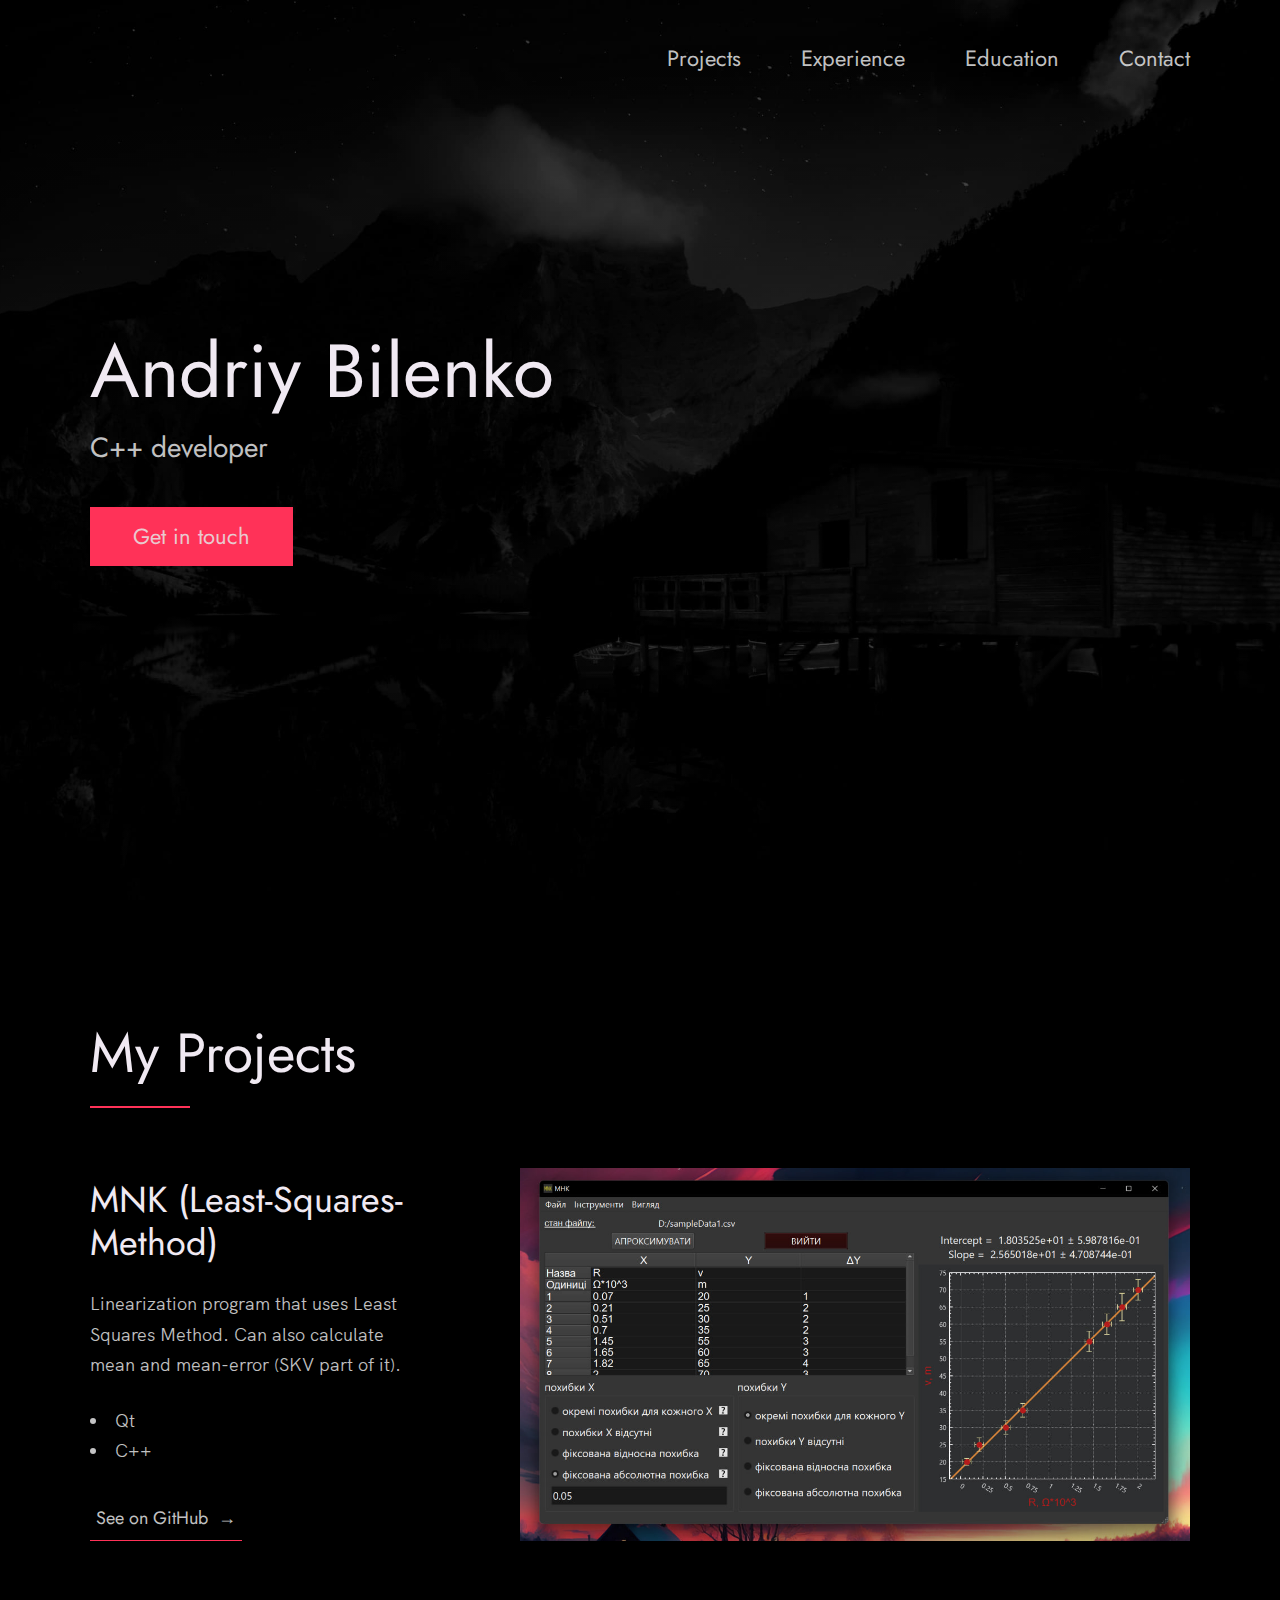
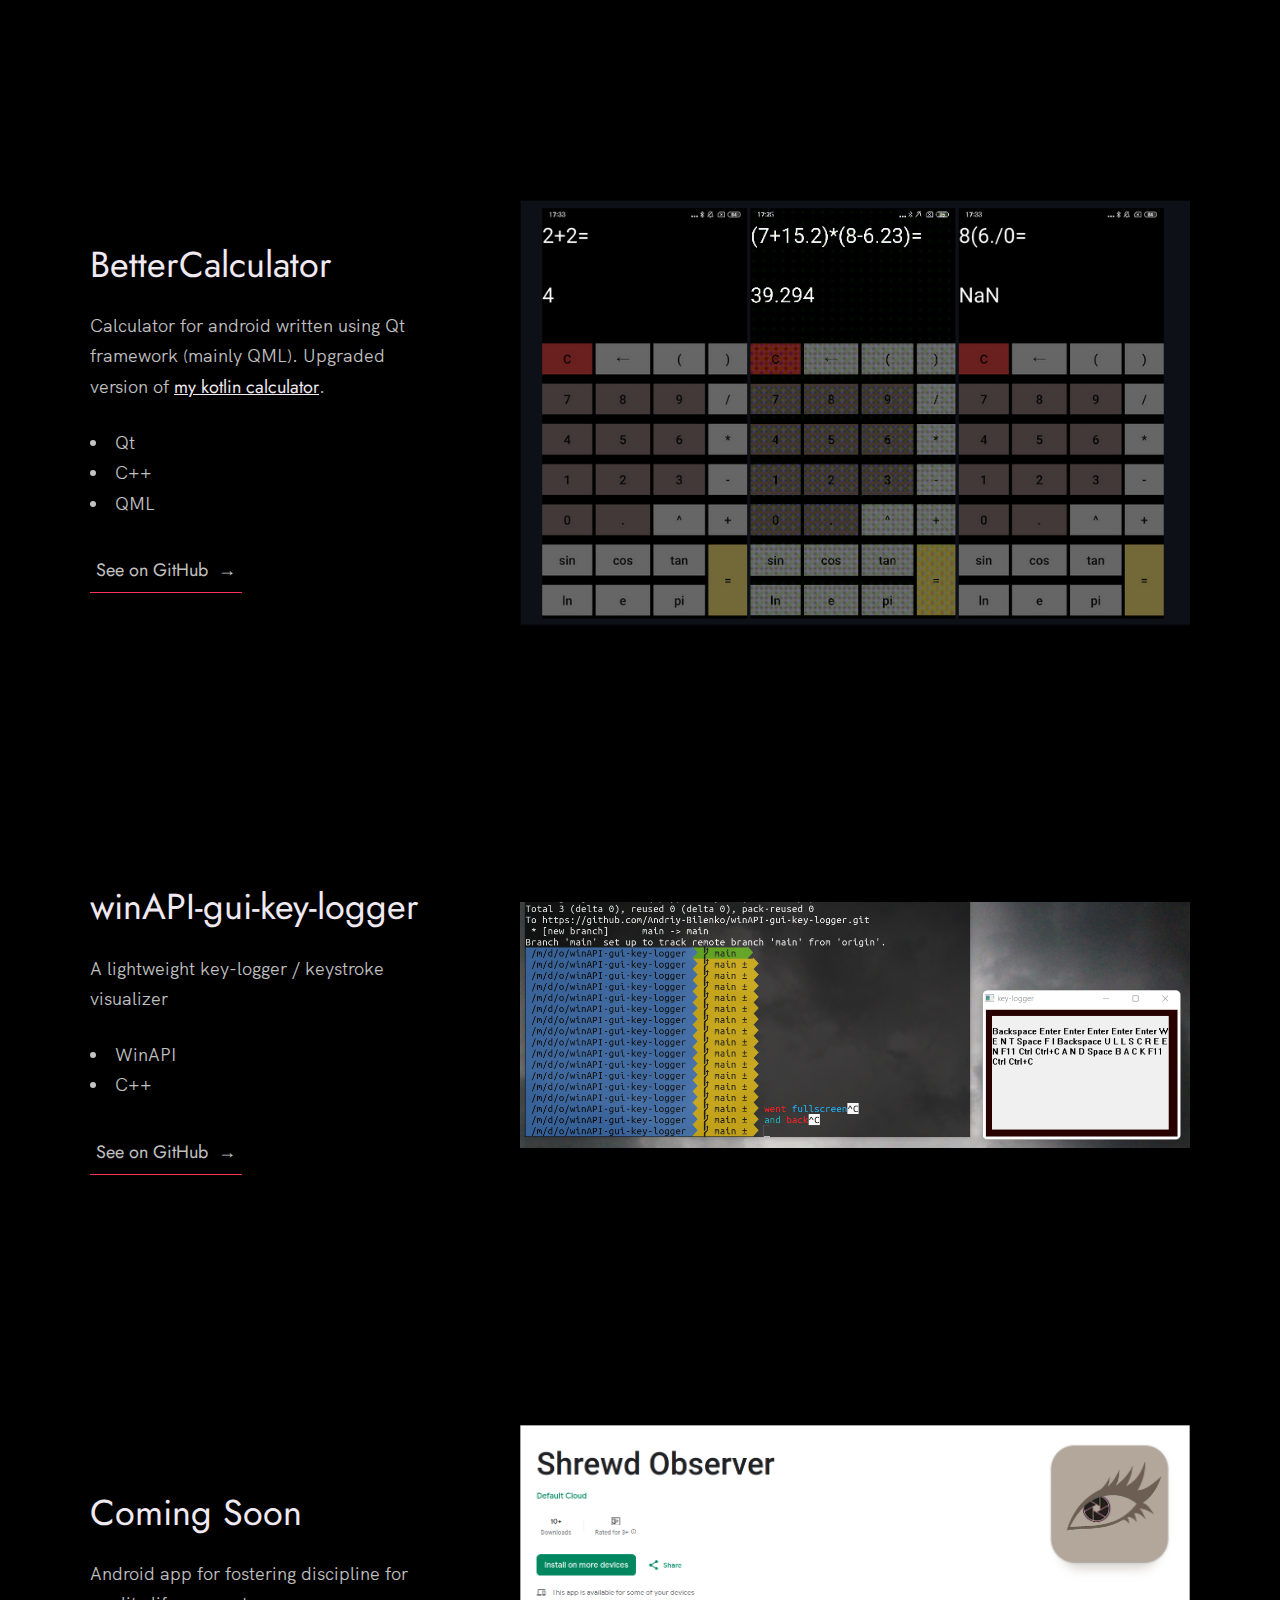
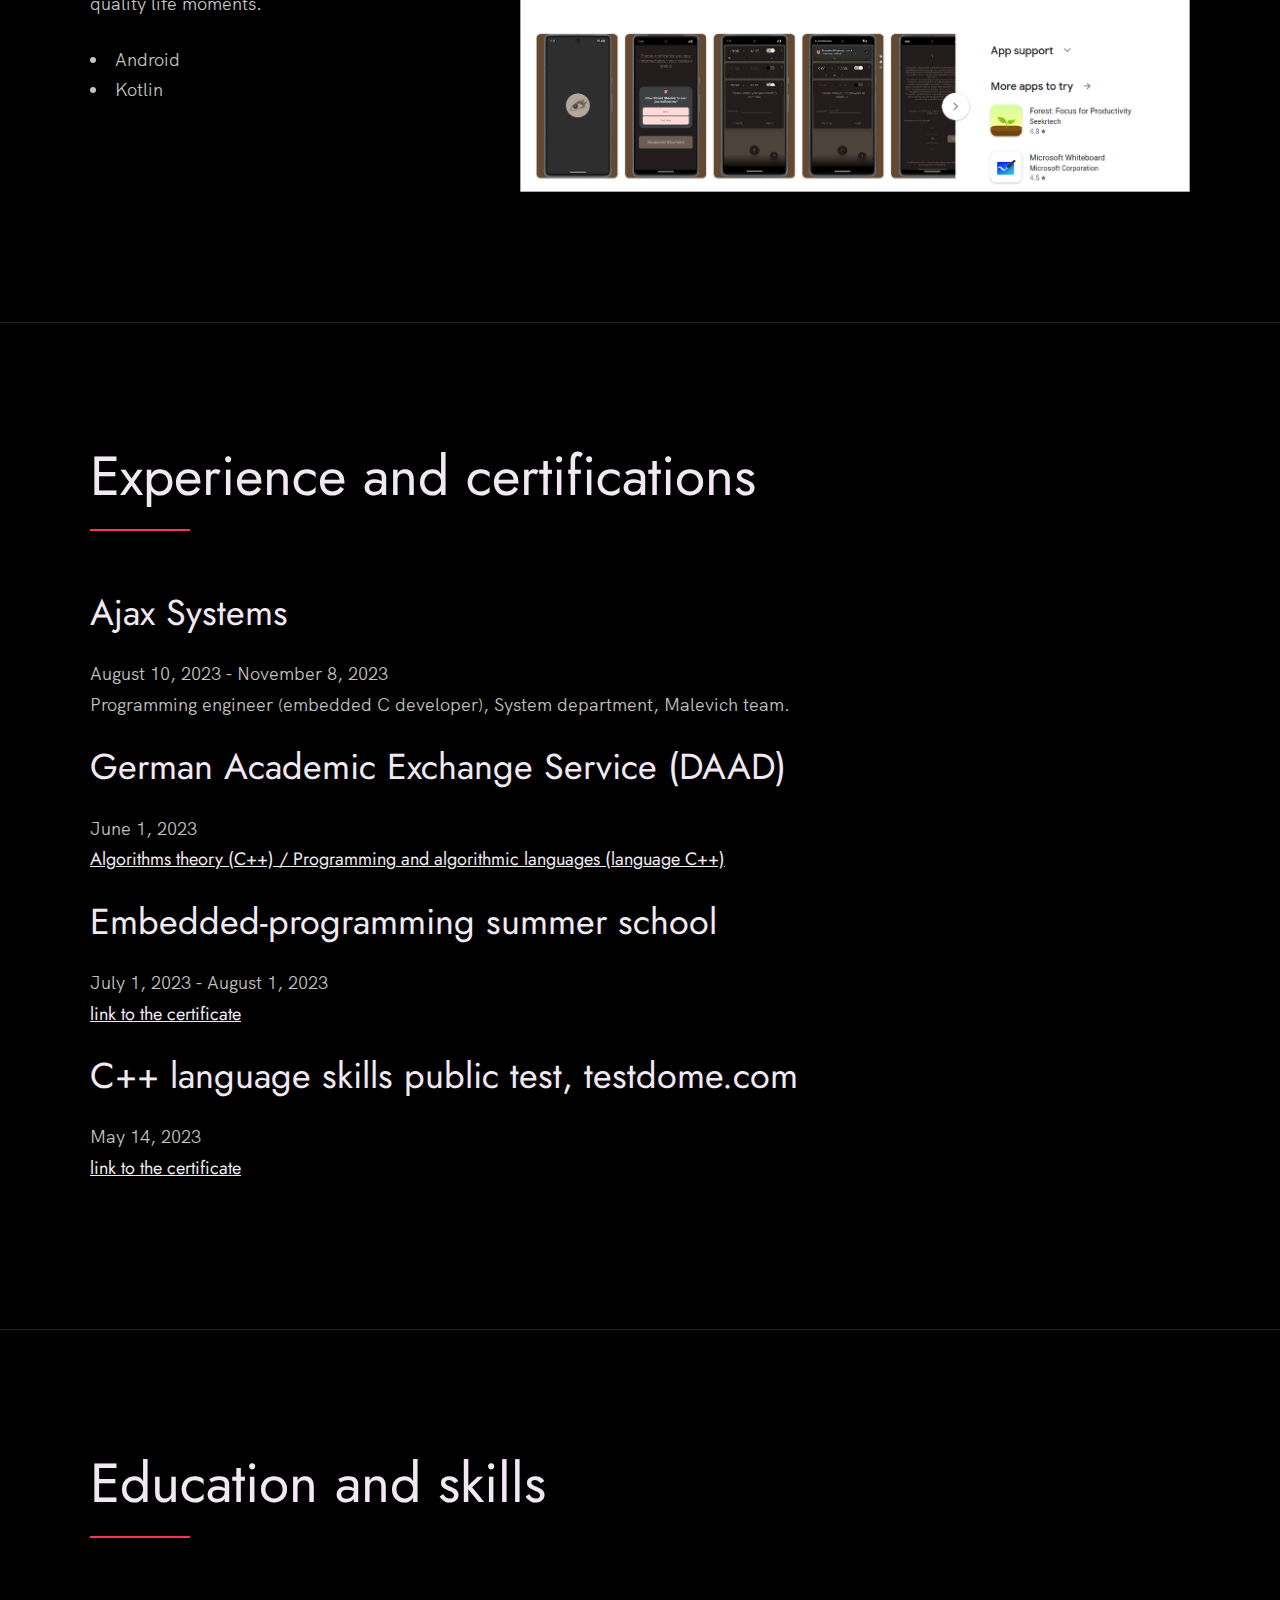
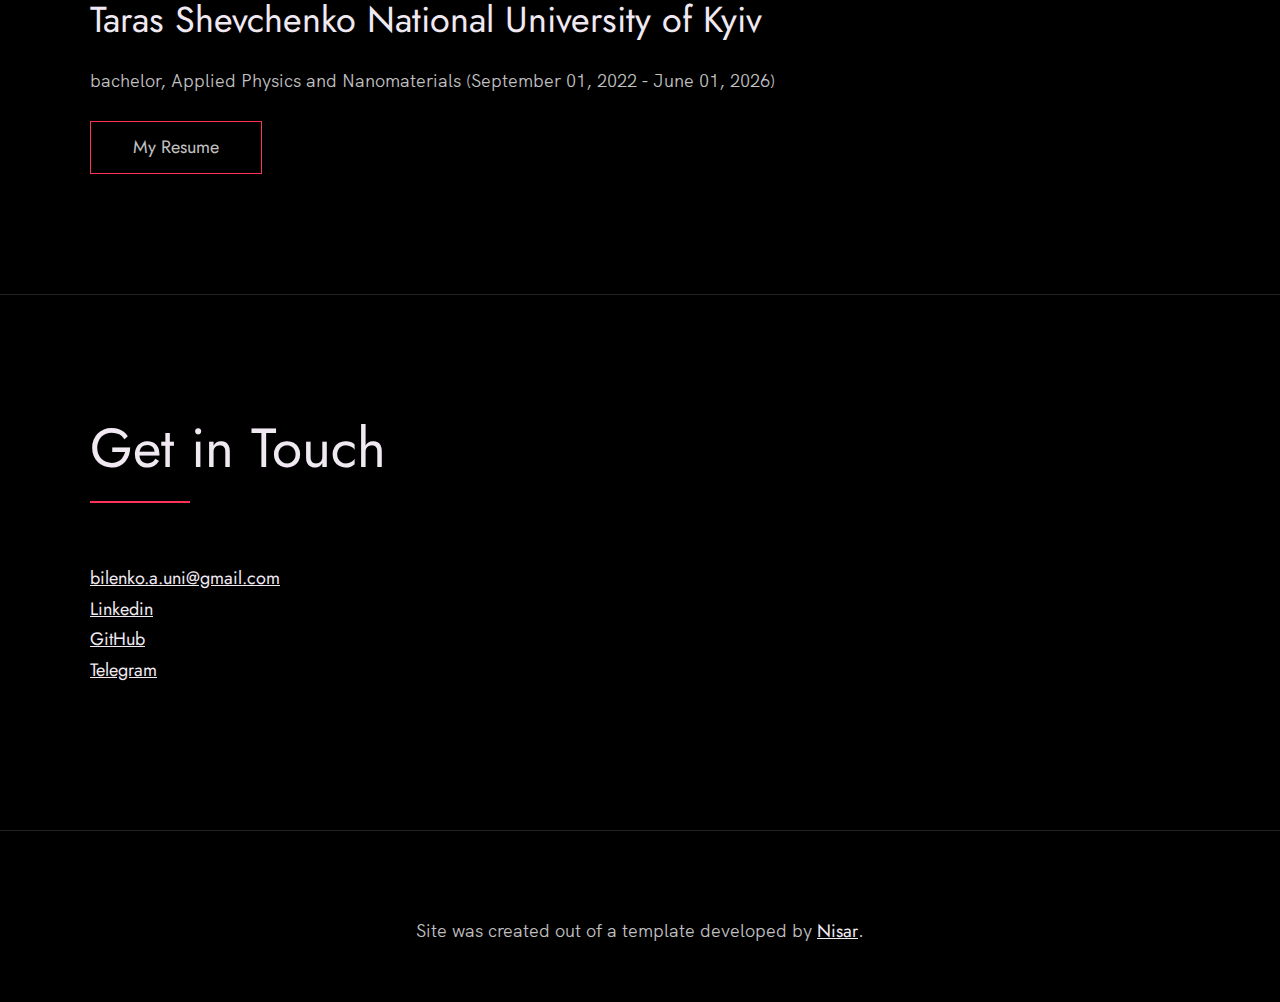
==== http/res/index.html @ 53c8d38b "first release commit" ====
<!DOCTYPE html>
<html lang="en">

<head>
  <meta charset="UTF-8" />
  <meta name="viewport" content="width=device-width, initial-scale=1.0" />
  <link rel="shortcut icon" type="image/png" href="./images/favicon.png" />

  <title>
    Andriy Bilenko | C++ developer
  </title>

  <meta name="description" content="Add small description of yourslef.">
  
  <meta name="keywords" content="Put your name, skills and some coding keywords" />
  <link rel="stylesheet" href="style.css" />
</head>

<body>

  <!-- ***** Header ***** -->

  <header class="header" role="banner" id="top">
    <div class="row">
      <nav class="nav" role="navigation">
        <ul class="nav__items">
          <li class="nav__item"><a href="#work" class="nav__link">Projects</a></li>
          <li class="nav__item"><a href="#exp" class="nav__link">Experience</a></li>
          <li class="nav__item">
            <a href="#about" class="nav__link">Education</a>
          </li>
          <li class="nav__item">
            <a href="#contact" class="nav__link">Contact</a>
          </li>
        </ul>
      </nav>
    </div>
    <div class="header__text-box row">
      <div class="header__text">
        <h1 class="heading-primary">
          <span>Andriy Bilenko</span>
        </h1>
        <p>C++ developer</p>
        <a href="#contact" class="btn btn--pink">Get in touch</a>
      </div>
    </div>
  </header>

  <main role="main">

    <!-- ***** Work ***** -->

    <section class="work" id="work">
      <div class="row">
        <h2>My Projects</h2>
        <div class="work__boxes">

          <div class="work__box">
            <div class="work__text">
              <h3>MNK (Least-Squares-Method)</h3>
              <p>
                Linearization program that uses Least Squares Method. Can also calculate mean and mean-error (SKV part of it).
              </p>
              <ul class="work__list">
                <li>Qt</li>
                <li>C++</li>
              </ul>

              <div class="work__links">
                <a href="https://github.com/Andriy-Bilenko/MNK-Least-Squares-Method-" target="_blank" class="link__text">
                  See on GitHub<span>&rarr;</span>
                </a>
              </div>
            </div>
            <div class="work__image-box">
              <img src="./images/MNK_portfolio.jpg" class="work__image" alt="Project 1" />
            </div>
          </div>

          <div class="work__box">
            <div class="work__text">
              <h3>BetterCalculator</h3>
              <p>
                Calculator for android written using Qt framework (mainly QML). Upgraded version of <a href="https://github.com/Andriy-Bilenko/BasicCalculator" class="link">my kotlin calculator</a>.
              </p>
              <ul class="work__list">
                <li>Qt</li>
                <li>C++</li>
                <li>QML</li>
              </ul>

              <div class="work__links">
                <a href="https://github.com/Andriy-Bilenko/betterCalculator" target="_blank" class="link__text">
                  See on GitHub<span>&rarr;</span>
                </a>
              </div>
            </div>
            <div class="work__image-box">
              <img src="./images/betterCalculator_portfolio.png" class="work__image" alt="Project 1" />
            </div>
          </div>

          <div class="work__box">
            <div class="work__text">
              <h3>winAPI-gui-key-logger</h3>
              <p>
                A lightweight key-logger / keystroke visualizer
              </p>
              <ul class="work__list">
                <li>WinAPI</li>
                <li>C++</li>
              </ul>

              <div class="work__links">
                 <a href="https://github.com/Andriy-Bilenko/winAPI-gui-key-logger" target="_blank" class="link__text">
                  See on GitHub<span>&rarr;</span>
                </a>
              </div>
            </div>
            <div class="work__image-box">
              <img src="./images/gui_keylogger_portfolio.png" class="work__image" alt="Project 3" />
            </div>
          </div>
                    <div class="work__box">
            <div class="work__text">
              <h3>Coming Soon</h3>
              <p>
                Android app for fostering discipline for quality life moments.
              </p>
              <ul class="work__list">
                <li>Android</li>
                <li>Kotlin</li>
              </ul>

            </div>
            <div class="work__image-box">
              <img src="./images/coming_soon_portfolio.png" class="work__image" alt="Project 1" />
            </div>
          </div>
        </div>
      </div>
    </section>

    <section class="exp" id="exp">
      <div class="row">
        <h2>Experience and certifications</h2>
        <div class="exp__logos">
            <h3> 
                Ajax Systems
            </h3>
            <p>
              August 10, 2023 - November 8, 2023<br>
              Programming engineer (embedded C developer), System department, Malevich team.
            </p>
            <h3>
            German Academic Exchange Service (DAAD)
            </h3>
            <p>
              June 1, 2023<br>
             <a href="https://drive.google.com/file/d/1OFo9DF42jcPr22hm2gvZh0uowE_l46rM/view?usp=drive_link">Algorithms theory (C++) / Programming and algorithmic languages (language C++)</a>
            </p>
            <h3>
            Embedded-programming summer school
            </h3>
            <p>
              July 1, 2023 - August 1, 2023<br>
<a href="https://drive.google.com/file/d/1QoROx8u8LL5x0KT2U5oykF8DB0NaRZKX/view?usp=drivesdk">link to the certificate</a>
            </p>
            <h3>
            C++ language skills public test, testdome.com
            </h3>
            <p>
              May 14, 2023<br>
                          <a href="https://www.testdome.com/certificates/3be5061ab3a349d6ab39574bfded6872
">link to the certificate</a>
            </p>
        </div>
      </div>
    </section>

    <!-- ***** About ***** -->

    <section class="about" id="about">
      <div class="row">
        <h2>Education and skills</h2>
          <div class="about__text">
              <h3>Taras Shevchenko National University of Kyiv</h3>
            <p>
              bachelor, Applied Physics and Nanomaterials
            (September 01, 2022 - June 01, 2026)
            </p>
            <a href="https://drive.google.com/file/d/1MA5ybgfWI-9_jP8P5ftH_fFIdmKFKx3f/view?usp=drive_link" class="btn">My Resume</a>
          </div>
      </div>
    </section>
  </main>

  <!-- ***** Contact ***** -->

  <section class="contact" id="contact">
    <div class="row">
      <h2>Get in Touch</h2>
      <div class="contact__info">
        <p>
        <a href="mailto:you@example.com">bilenko.a.uni@gmail.com</a> <br>
        <a href="https://www.linkedin.com/in/andrew-bilenko-7aa015277/">Linkedin</a> <br>
        <a href="https://github.com/Andriy-Bilenko/">GitHub</a> <br> 
        <a href="https://t.me/bilenko_a">Telegram</a>
        </p>
      </div>
    </div>
  </section>

  <!-- ***** Footer ***** -->

  <footer role="contentinfo" class="footer">
    <div class="row">
      <p>
        Site was created out of a template developed by <a href="https://github.com/nisarhassan12/" class="link">Nisar</a>.
      </p>
    </div>
  </footer>

  <a href="#top" class="back-to-top" title="Back to Top">
    <img src="./images/arrow-up.svg" alt="Back to Top" class="back-to-top__image"/>
  </a>
  <script src="./script.js"></script>
</body>

</html>
---- http/res/style.css ----
/* --------------------------------------- */
/* ----- Basic Setup ----- */
/* --------------------------------------- */

@font-face {
    font-family: 'Hk Grotesk';
    font-style: normal;
    font-weight: 400;
    src: url('./fonts/HKGrotesk-Regular.woff') format('woff');
}

@font-face {
    font-family: 'Jost';
    font-style: normal;
    font-weight: 400;
    src: url('./fonts/Jost-Regular.ttf') format('woff');
}

* {
    margin: 0;
    padding: 0;
    box-sizing: inherit;
}

:root {
    --font-size-small: 1.8rem;
    --font-size-normal: 2.2rem;
    --font-size-medium: 2.8rem;
    --font-size-medium-1: 3.6rem;
    --font-size-large: 5.5rem;
    --font-size-huge: 7.5rem;
    --font-stack: 'Hk Grotesk', sans-serif;

    --line-height-normal: 1.7;
    --line-height-small: 1.2;

    --black: #000;
    --pink: #ff3258;
    --white: #f0e9f2;
    --white-1: #e5e5e6da;


    --container-max-width: 1180px;
    --container-normal-width: 800px;
    --container-medium-width: 700px; 
    --container-small-width: 500px;

    --gutter-huge: 12rem;
    --gutter-medium: 6rem;
    --gutter-normal: 3rem;
    --gutter-small-1: 2.5rem;
    --gutter-small: 2rem;

    --border-light: 1px solid rgb(36, 35, 35);
}

html {
    font-size: 62.5%; /* (16/10)*100 = 62.5% => 1rem = 10px */
    box-sizing: border-box;
    scroll-behavior: smooth;
}

@media(max-width: 1000px) {
    html {
        font-size: 52%;
    }
}

body {
    font-size: var(--font-size-small);
    font-family: var(--font-stack);
    font-weight: 400;
    color: var(--white-1);
    line-height: var(--line-height-normal);
    background: var(--black);
    overflow-x: hidden;
}

.row {
    max-width: var(--container-max-width);
    margin: 0 auto;
}

@media(max-width: 1340px) {
    .row {
        max-width: 1100px;
    }
}

@media(max-width: 1240px) {
    .row {
        padding: 0 var(--gutter-medium);
    }
}

@media(max-width: 600px) {
    .row {
        padding: 0 var(--gutter-normal);
    }
}

@media(max-width: 600px) {
    .row {
        padding: 0 var(--gutter-small);
    }
}

section {
    padding: var(--gutter-huge) 0;
    border-bottom: var(--border-light);
}

img {
    object-fit: contain;
    max-width: 100%;
}

/* --------------------------------------- */
/* ----- Headlines and Paragraphs ----- */
/* --------------------------------------- */

h1,
h2,
h3 {
    font-family: 'Jost', sans-serif;
    font-weight: 400;
    line-height: var(--line-height-small);
    color: var(--white);
}

.heading-primary {
    line-height: 1;
    font-size: var(--font-size-huge);
    font-weight: 400;
}

@media(max-width: 900px) {
    .heading-primary {
        font-size: 6.5rem;
    }
}

h2 {
    font-size: var(--font-size-large);
    margin-bottom: var(--gutter-medium);
}

h2::after {
    content: '';
    display: block;
    height: 2px;
    width: 10rem;
    background: var(--pink);
    margin: var(--gutter-small) 0;
}

h3 {
    font-size: var(--font-size-medium-1);
    margin-bottom: var(--gutter-small);
}

@media(max-width: 500px) {
    .heading-primary {
        font-size: var(--font-size-large);
    }

    h2 {
        font-size: var(--font-size-medium-1);
    }

    h3 {
        font-size: var(--font-size-medium);
    }
}

p {
    margin: var(--gutter-small-1) 0;
}

@media(max-width: 900px) {
    p { 
        max-width: var(--container-small-width);
    }
}

/* --------------------------------------- */
/* ----- Buttons and Links ----- */
/* --------------------------------------- */

a {
    color: var(--white);
    font-weight: 400;
    font-family: 'Jost', sans-serif;
    transition: all .2s;
    outline: 2px solid transparent;
}

::-moz-focus-inner {
    border: 0;
}

button:focus,
a:focus {
    outline: 2px solid var(--pink);
}

body:not(.user-is-tabbing) button:focus,
body:not(.user-is-tabbing) a:focus {
    outline: none;
}

.link:hover {
    color: var(--pink);
}

.btn {
    position: relative;
    display: inline-block;
    padding: 1rem 4.2rem;
    text-decoration: none;
    color: inherit;
    border: 1px solid  var(--pink);
    font-weight: 400;
}

.btn:focus {
    outline: none;
}

.btn::after {
    content: '';
    display: block;
    position: absolute;
    top: 0;
    left: 0;
    right: 100%;
    background: var(--white);
    height: 100%;
    z-index: -1;
    transition: all 0.2s cubic-bezier(1, 0.68, 0.16, 0.9);
}

.btn:hover::after,
.btn:focus::after {
    right: 0;
    background: var(--pink);
}

.btn--pink {
    background: var(--pink);
    transition: all 0.2s;
}

.btn--pink::after {
    display: none;
}

.btn--pink:hover,
.btn--pink:focus {
    background: transparent;
}

.link__text {
    position: relative;
    display: inline-block;
    padding: .6rem;
    color: inherit;
    text-decoration: none;
    border-bottom: 1px solid var(--pink);
}

.link__text::after {
    content: '';
    display: block;
    position: absolute;
    top: 0;
    left: 0;
    right: 100%;
    background: var(--white);
    height: 100%;
    z-index: -1;
    transition: all 0.2s cubic-bezier(1, 0.68, 0.16, 0.9);
}

.link__text:focus {
    outline: none;
}

.link__text:hover::after,
.link__text:focus:after {
    right: 0;
    background: var(--pink);
}

.link__text span {
    padding-left: 1rem;
    font-family: sans-serif;
}

/* ----- Back to Top ----- */

.back-to-top {
    position: fixed;
    bottom: 4rem;
    right: 4rem;
    display: flex;
    justify-content: center;
    align-items: center;
    height: 5.5rem;
    width: 5.5rem;
    background-color: var(--pink);
    border-radius: 50%;
    z-index: 10;
    visibility: hidden;
    transition: all .4s;
}

.back-to-top__image {
    height: 70%;
}

@media(max-width: 900px) {
    .back-to-top {
        right: 2rem;
    }
}

@media(max-width: 500px) {
    .back-to-top {
        right: 1rem;
    }
}

/* --------------------------------------- */
/* ----- Navigation ----- */
/* --------------------------------------- */

.nav {
    display: flex;
    justify-content: flex-end;
    padding: var(--gutter-normal) 0;
}

.nav__items {
    display: flex;
    list-style: none;
}

.nav__item:not(:last-child) {
    margin-right: var(--gutter-medium);
}

@media(max-width: 500px) {
    .nav {
        justify-content: center;
    }
}

@media(max-width: 400px) {
    .nav__item:not(:last-child) {
        margin-right: var(--gutter-normal);
    }
}

@media(max-width: 300px) {
    .nav {
        font-size: var(--font-size-small);
    }
}

.nav__link {
    position: relative;
    display: inline-block;
    padding: 1rem 0;
    text-decoration: none;
    color: inherit;
    transition: all .2s;
}

.nav__link::after {
    content: '';
    position: absolute;
    bottom: 0;
    left: 0;
    right: 100%;
    display: inline-block;
    height: 1rem;
    background: var(--white);
    transition: all 0.25s cubic-bezier(1, 0.68, 0.16, 0.9);
}

.nav__link:hover {
    color: var(--pink);
}

.nav__link:hover::after {
    right: 0;
    height: 2px;
    background: var(--pink);
}

/* --------------------------------------- */
/* ----- Header ----- */
/* --------------------------------------- */

.header {
    background: linear-gradient(rgba(0,0,0, .1), rgba(0,0,0, .4)), 
        url('./images/header.jpg');
    height: 100vh;
    background-size: cover;
    background-position: center;
    background-attachment: fixed;
    font-size: var(--font-size-normal);
}

.header__text {
    position: absolute;
    top: 50%;
    transform: translateY(-50%);
}

.header__text p {
    margin: 1.5rem 0 3.5rem;
    max-width: var(--container-medium-width);
    font-family: 'Jost', sans-serif;
    font-size: var(--font-size-medium);
}

@media(max-width: 500px) {
    .header {
        text-align: center;
    }

    .header__text p {
        transform: scale(.8);
    }
}

/* --------------------------------------- */
/* ----- Work ----- */
/* --------------------------------------- */

.work__box {
    display: flex;
    align-items: center;
}

@media(max-width: 900px) {
    .work__box {
        align-items: initial;
        flex-direction: column-reverse;
    }
}

.work__box:not(:last-child) {
    margin-bottom: 25rem;
}

@media(max-width: 500px) {
    .work__box:not(:last-child) {
        margin-bottom: 20rem;
    }
}

.work__links {
    display: flex;
    align-items: center;
}

.work__text {
    flex: 0 0 30%;
}

.work__list {
    /* list-style-type: square; */
    list-style-position: inside;
    margin-bottom: var(--gutter-normal);
}

.work__code {
    display: block;
    height: 3rem;
    margin-left: var(--gutter-normal);
    transition: all .3s;
}

.work__code:hover {
    transform: scale(1.2);
}

.work__image-box {
    margin-bottom: var(--gutter-normal);
}

@media(min-width: 901px) {
    .work__image-box {
        flex: 1;
        margin: 0 0 0 10rem;
    }
}

@media(max-width: 900px) {
    .work__code {
        height: 4rem;
    }
}

/* --------------------------------------- */
/* ----- Clients ----- */
/* --------------------------------------- */

.client__logos {
    display: flex;
    justify-content: space-between;
    filter: invert(100%) grayscale(100%) opacity(.8);
}

.client__logo {
    height: 6.5rem;
    max-width: 18rem;
}

@media(max-width: 1240px) {
    .client__logos {
        overflow-x: scroll;
        padding: var(--gutter-normal);
    }

    .client__logo:not(:last-of-type) {
        margin-right: var(--gutter-medium);
    }
}

/* --------------------------------------- */
/* ----- About ----- */
/* --------------------------------------- */

.about__content {
    display: flex;
    flex-direction: row-reverse;
    align-items: center;
}

@media(max-width: 900px) {
    .about__content {
        flex-direction: column-reverse;
        align-items: initial;
    }
}

.about__photo-container {
    margin-bottom: var(--gutter-normal);
}

@media(min-width: 901px) {
    .about__text {
        flex: 0 0 35%;
    }
    
    .about__photo-container {
        flex: 1;
        margin: 0 var(--gutter-huge) 0 0;
    }
}

/* --------------------------------------- */
/* ----- Contact ----- */
/* --------------------------------------- */

.contact__info {
    max-width: var(--container-medium-width);
}

/* --------------------------------------- */
/* ----- Footer ----- */
/* --------------------------------------- */

.footer {
    text-align: center;
    padding: var(--gutter-medium) 0 var(--gutter-normal);
}

.footer__social-links {
    display: flex;
    justify-content: center;
    padding: var(--gutter-normal) 0;
    list-style: none;
}

.footer__social-link-item:not(:last-of-type) {
    margin-right: var(--gutter-small);
}

.footer__social-image {
    height: 4rem;
}

.footer__github-buttons {
    display: flex;
    justify-content: center;
}

.footer__github-buttons iframe {
    height: 2.5rem;
    width: 84px;
    transform: translateY(3px);
}

@media(max-width: 500px) {
    .footer {
        padding: var(--gutter-medium) 0;
    } 
}
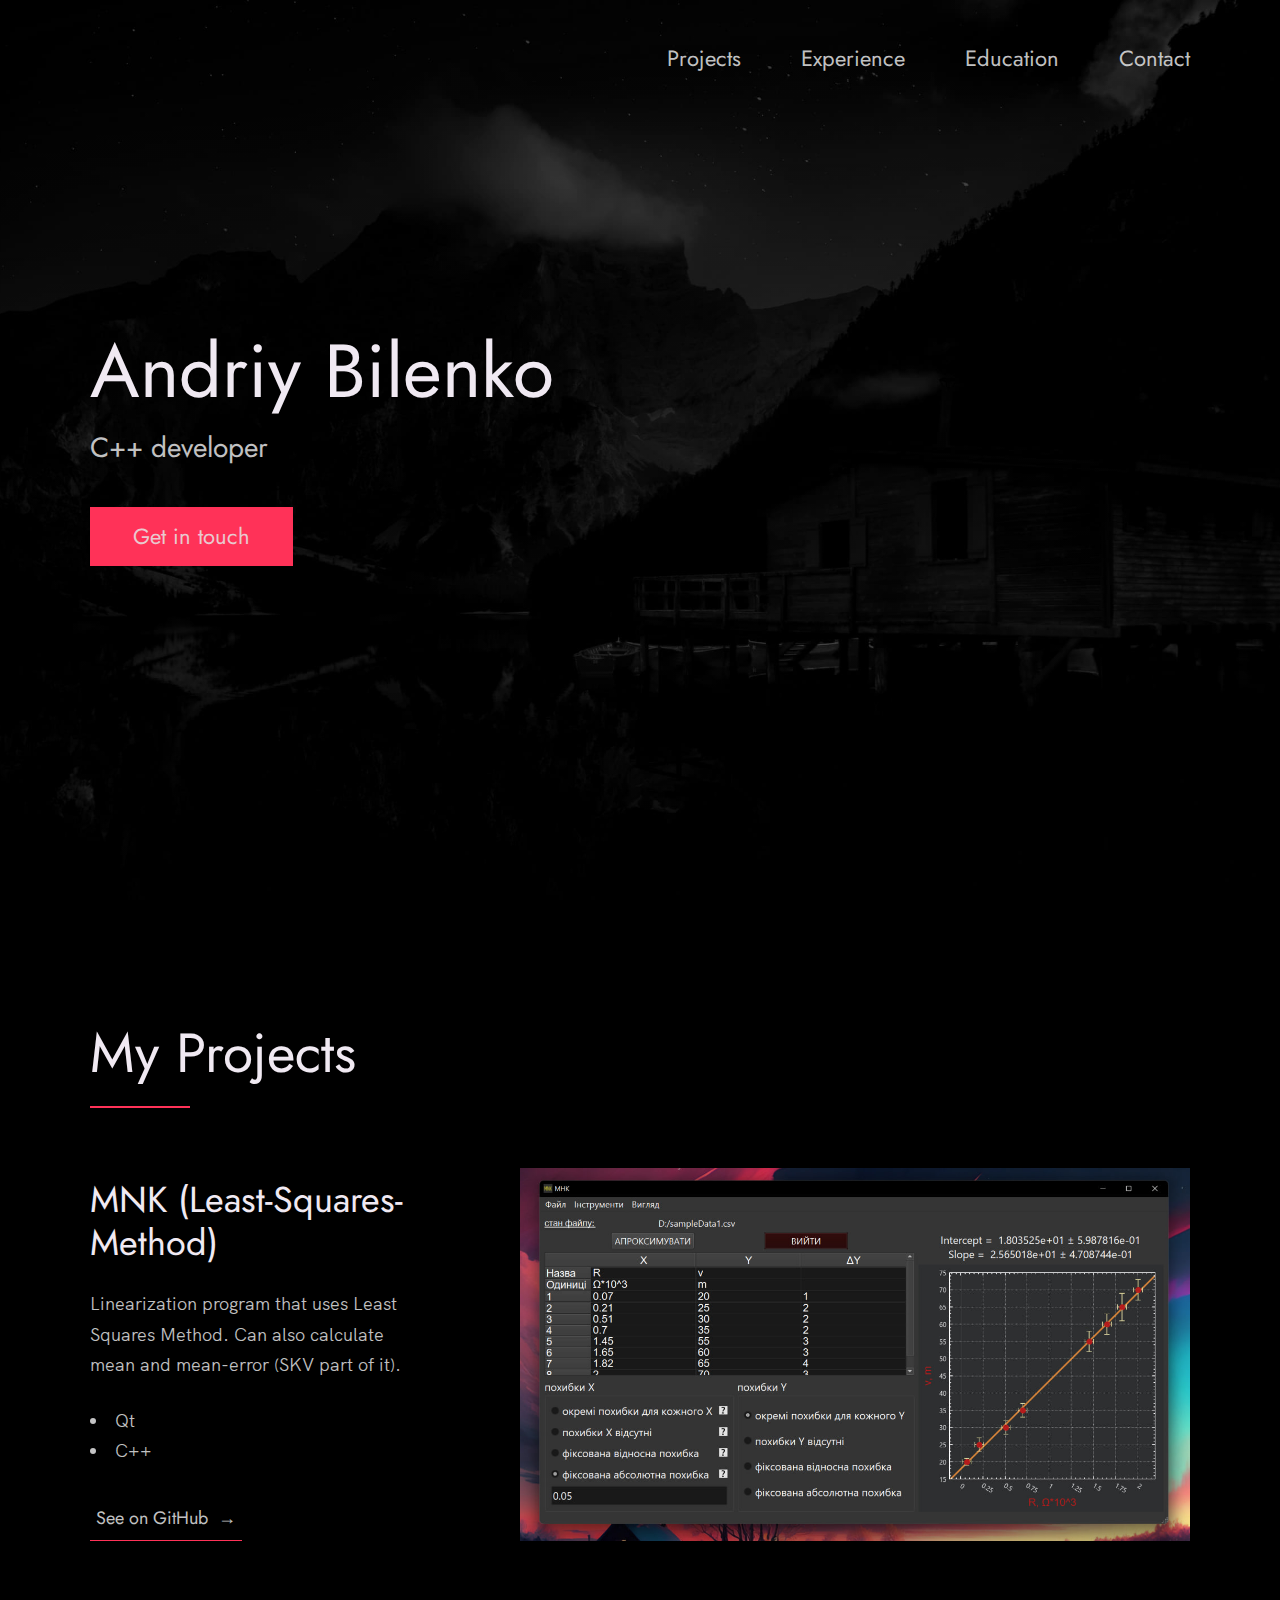
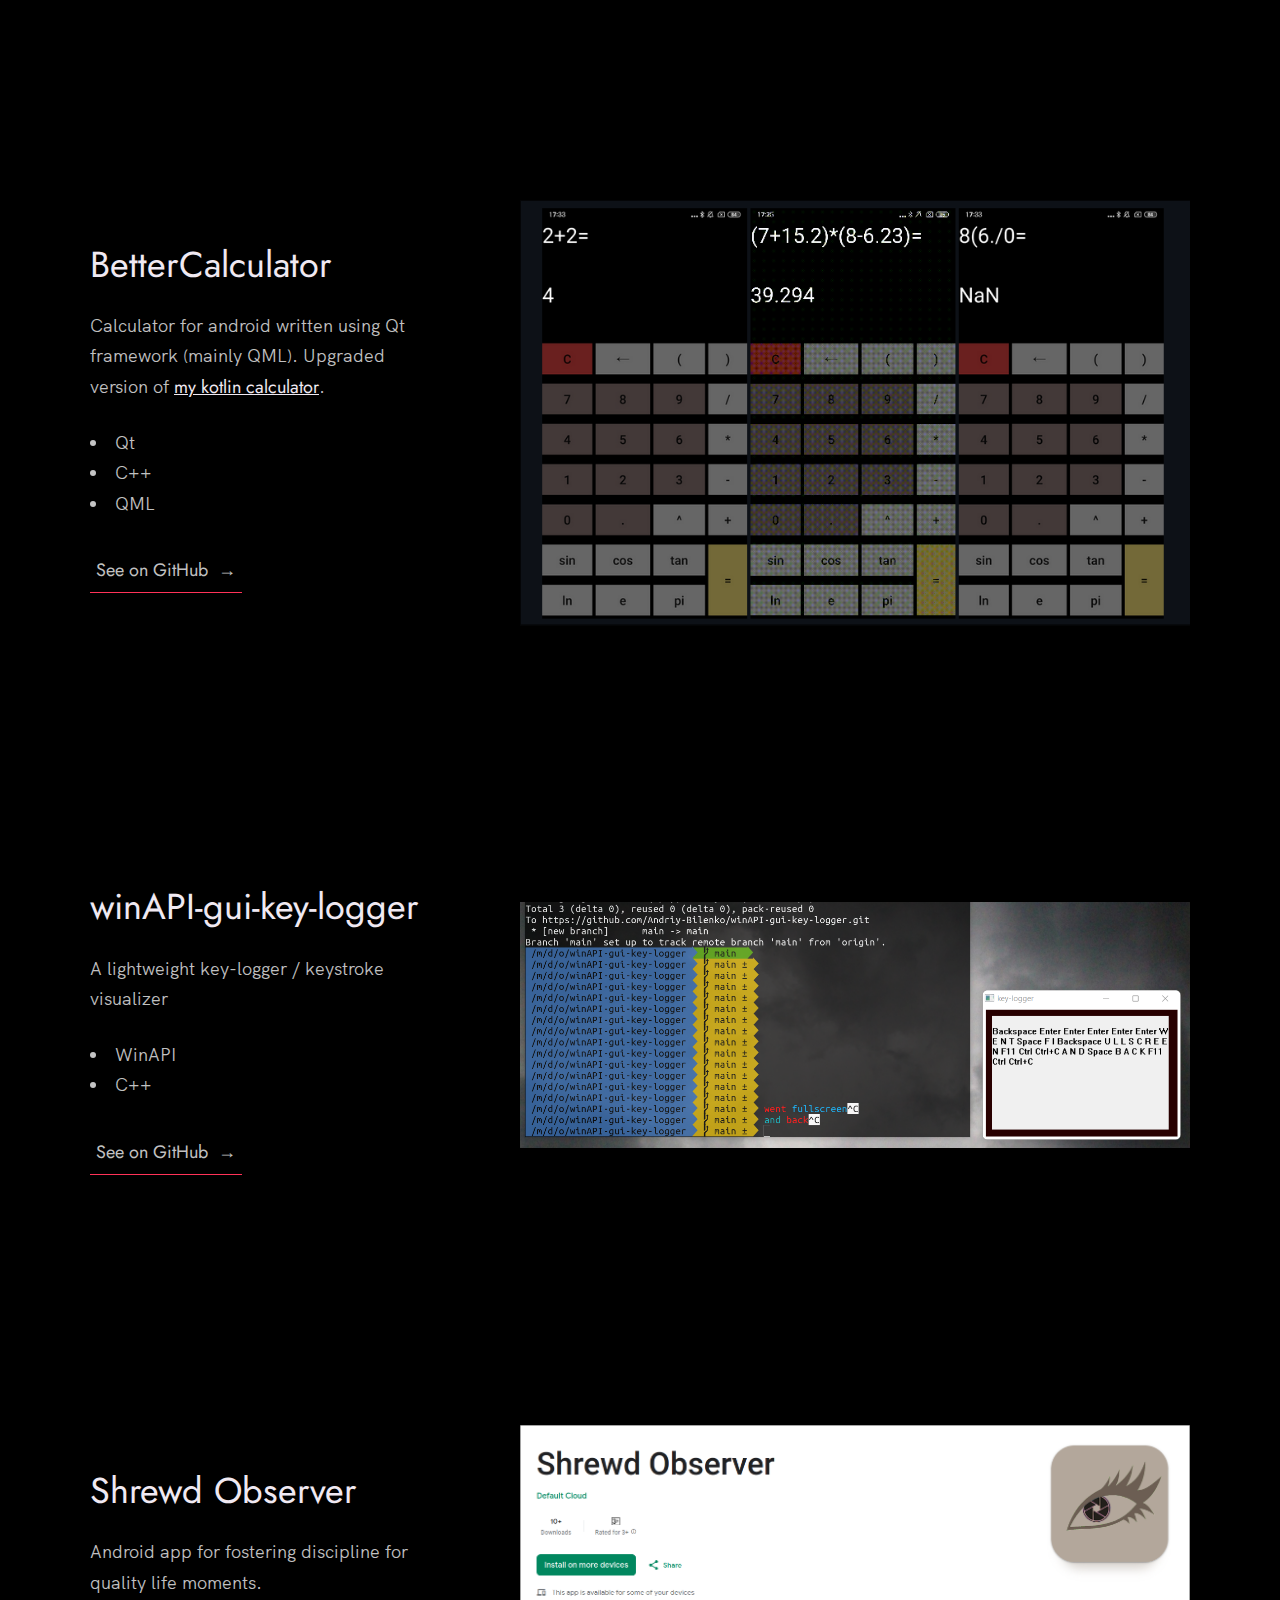
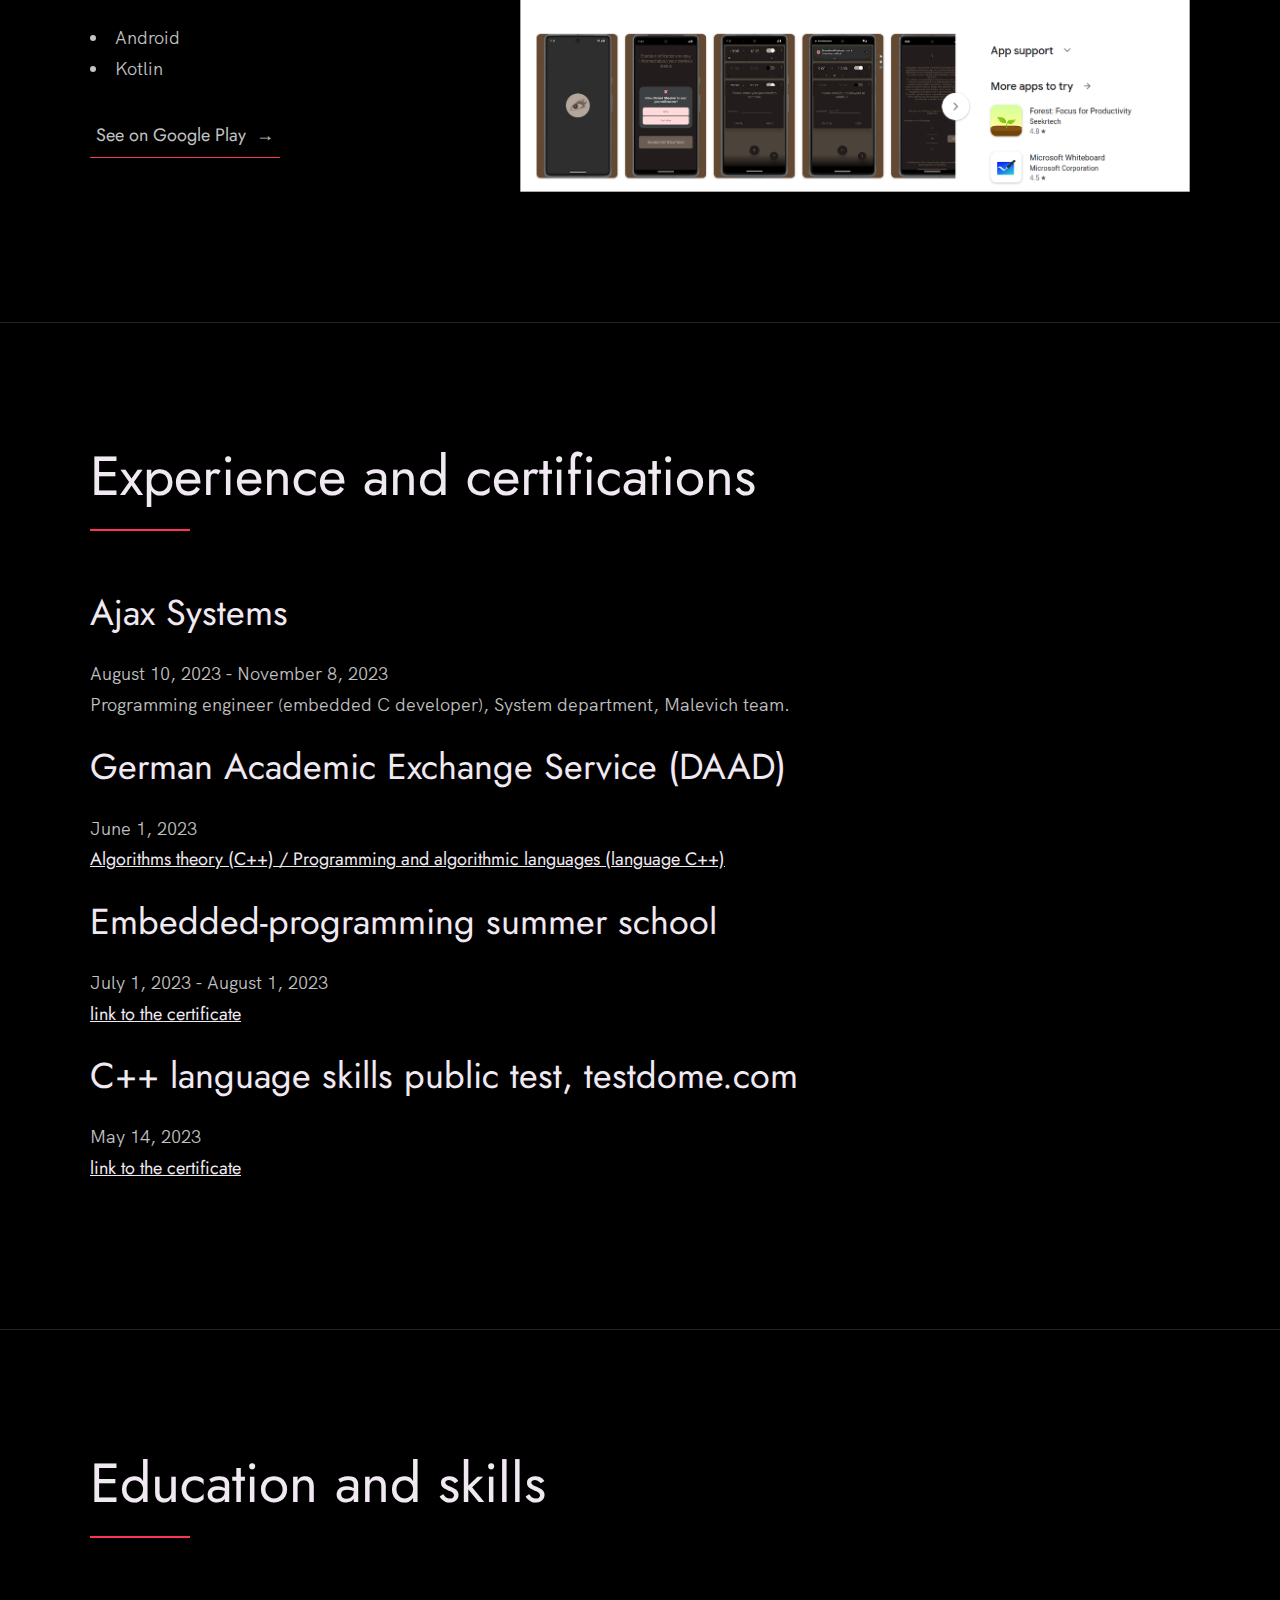
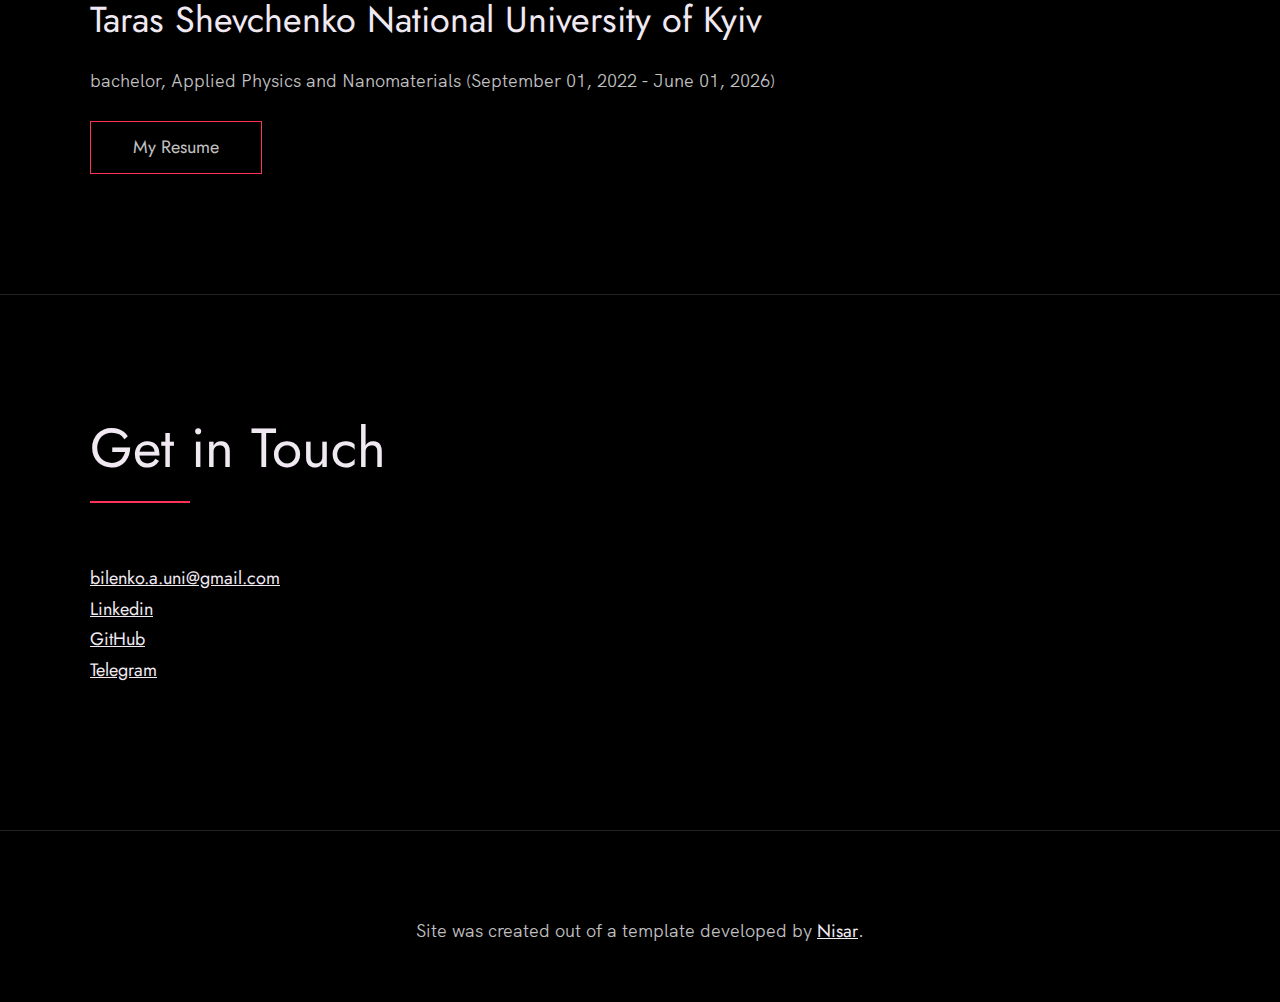
==== commit 6b3c49d1: "update on Shrewd Observer" ====
--- a/http/res/index.html
+++ b/http/res/index.html
@@ -123,7 +123,7 @@
           </div>
                     <div class="work__box">
             <div class="work__text">
-              <h3>Coming Soon</h3>
+              <h3>Shrewd Observer</h3>
               <p>
                 Android app for fostering discipline for quality life moments.
               </p>
@@ -131,7 +131,11 @@
                 <li>Android</li>
                 <li>Kotlin</li>
               </ul>
-
+              <div class="work__links">
+                 <a href="https://play.google.com/store/apps/details?id=com.shrewd.observer" target="_blank" class="link__text">
+                  See on Google Play<span>&rarr;</span>
+                </a>
+              </div>
             </div>
             <div class="work__image-box">
               <img src="./images/coming_soon_portfolio.png" class="work__image" alt="Project 1" />
@@ -202,7 +206,7 @@
       <h2>Get in Touch</h2>
       <div class="contact__info">
         <p>
-        <a href="mailto:you@example.com">bilenko.a.uni@gmail.com</a> <br>
+        <a href="mailto:bilenko.a.uni@gmail.com">bilenko.a.uni@gmail.com</a> <br>
         <a href="https://www.linkedin.com/in/andrew-bilenko-7aa015277/">Linkedin</a> <br>
         <a href="https://github.com/Andriy-Bilenko/">GitHub</a> <br> 
         <a href="https://t.me/bilenko_a">Telegram</a>
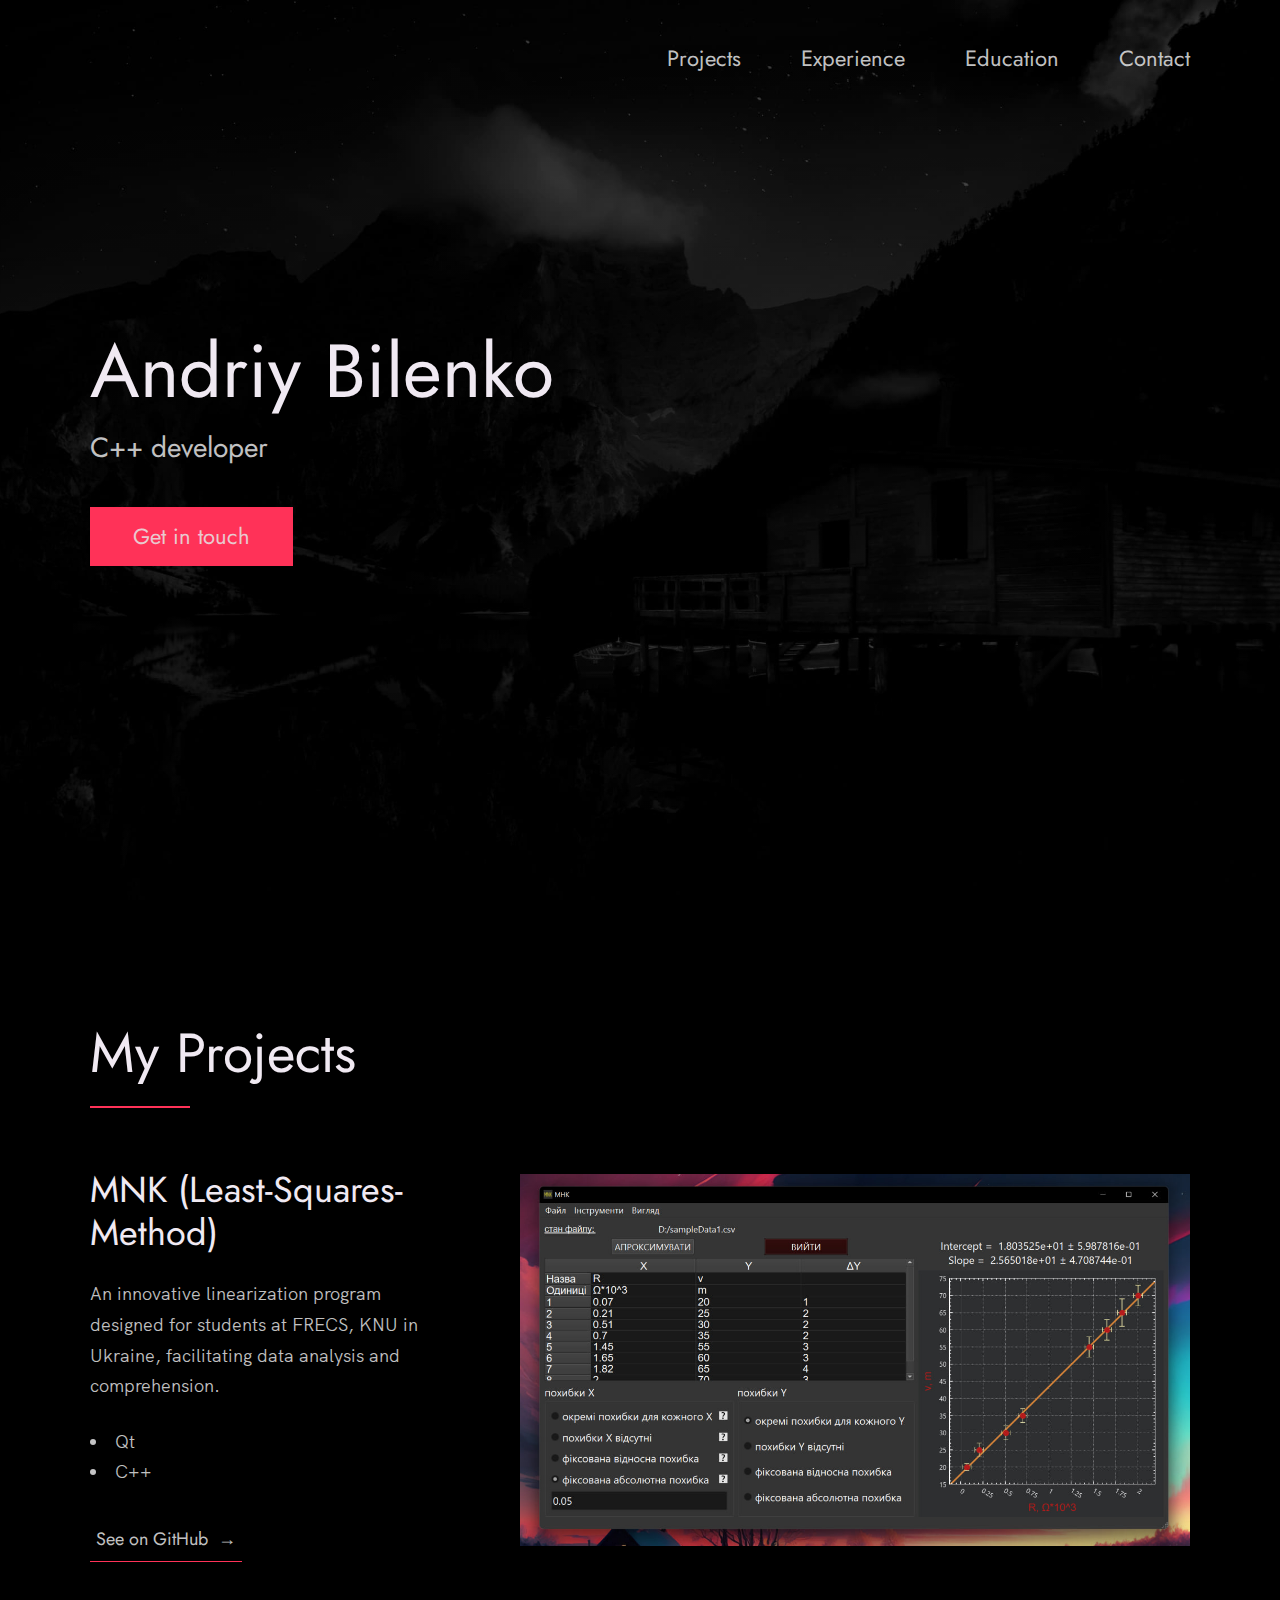
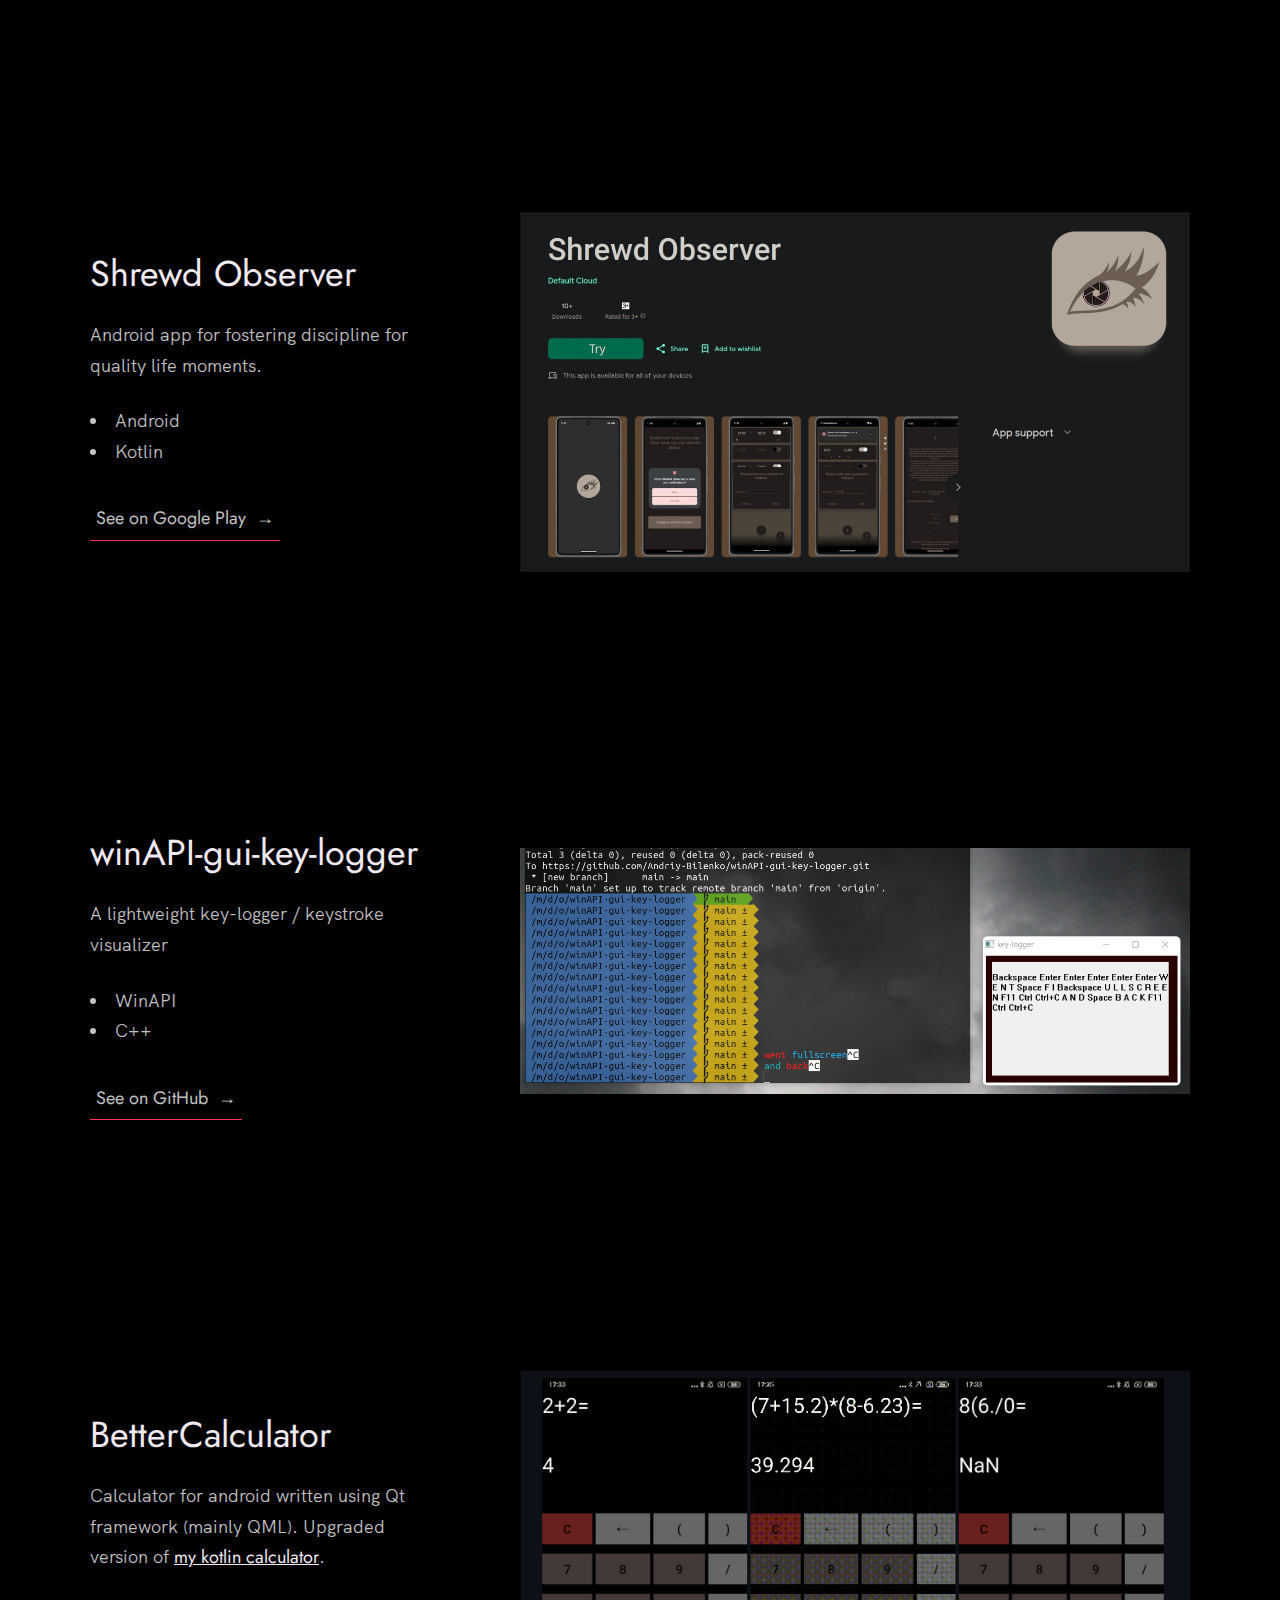
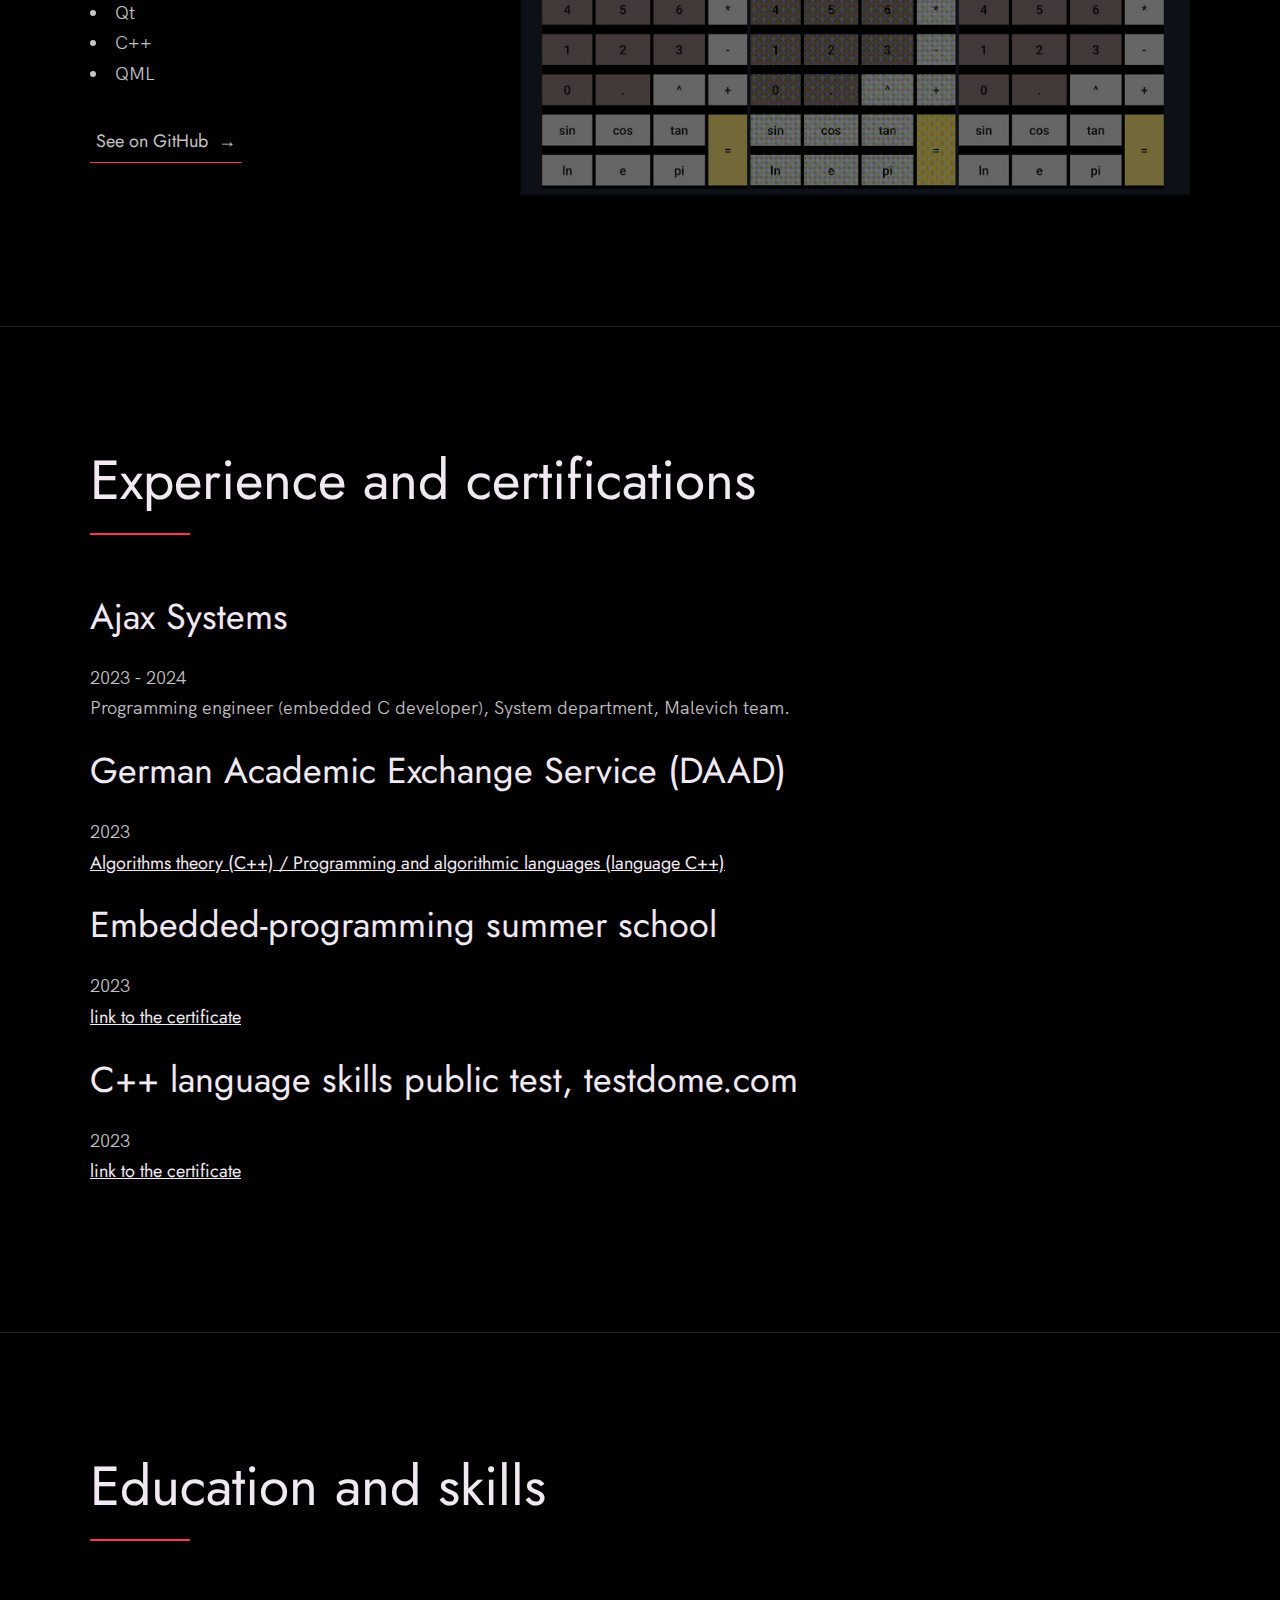
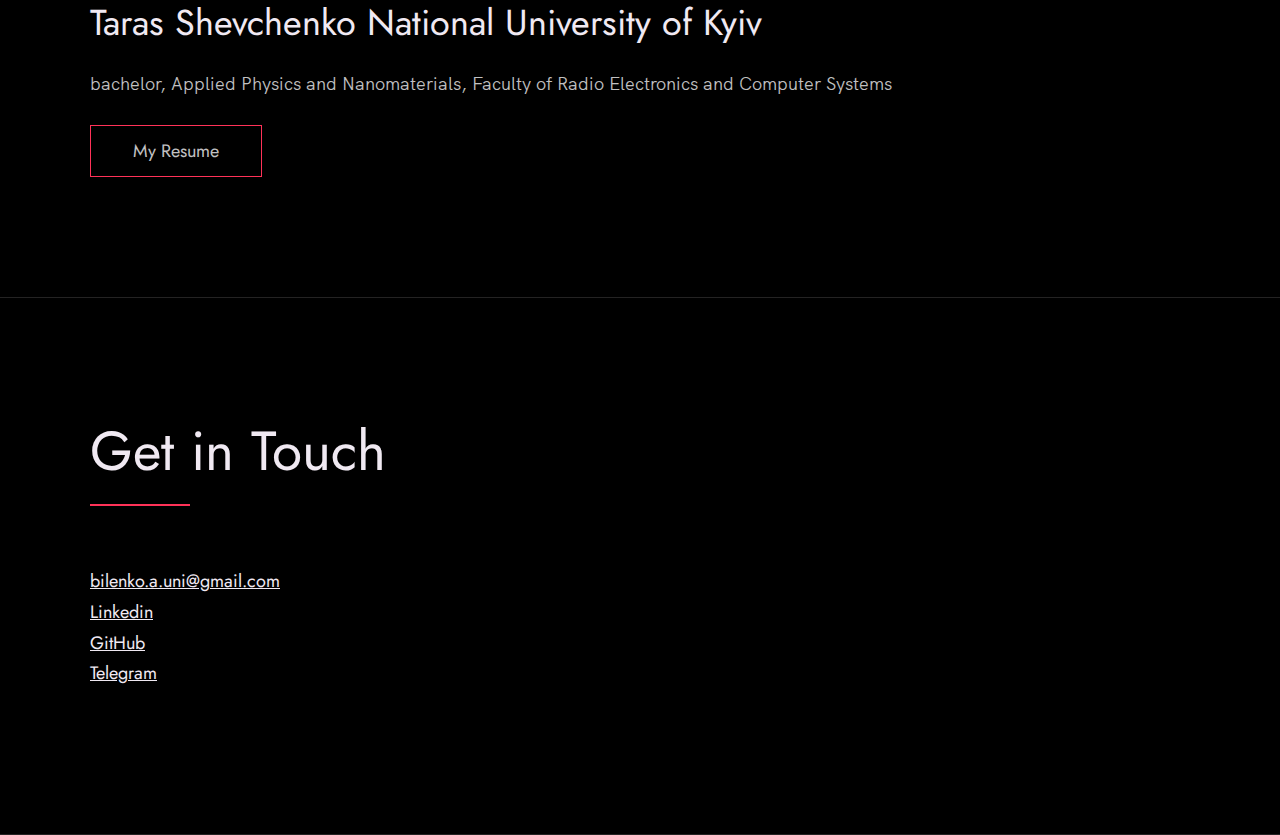
==== commit ee6237f5: "update on personal resume #2" ====
--- a/http/res/index.html
+++ b/http/res/index.html
@@ -59,7 +59,7 @@
             <div class="work__text">
               <h3>MNK (Least-Squares-Method)</h3>
               <p>
-                Linearization program that uses Least Squares Method. Can also calculate mean and mean-error (SKV part of it).
+                An innovative linearization program designed for students at FRECS, KNU in Ukraine, facilitating data analysis and comprehension.
               </p>
               <ul class="work__list">
                 <li>Qt</li>
@@ -76,7 +76,46 @@
               <img src="./images/MNK_portfolio.jpg" class="work__image" alt="Project 1" />
             </div>
           </div>
-
+          <div class="work__box">
+            <div class="work__text">
+              <h3>Shrewd Observer</h3>
+              <p>
+                Android app for fostering discipline for quality life moments.
+              </p>
+              <ul class="work__list">
+                <li>Android</li>
+                <li>Kotlin</li>
+              </ul>
+              <div class="work__links">
+                 <a href="https://play.google.com/store/apps/details?id=com.shrewd.observer" target="_blank" class="link__text">
+                  See on Google Play<span>&rarr;</span>
+                </a>
+              </div>
+            </div>
+            <div class="work__image-box">
+              <img src="./images/SO.jpg" class="work__image" alt="Project 1" />
+            </div>
+          </div>
+          <div class="work__box">
+            <div class="work__text">
+              <h3>winAPI-gui-key-logger</h3>
+              <p>
+                A lightweight key-logger / keystroke visualizer
+              </p>
+              <ul class="work__list">
+                <li>WinAPI</li>
+                <li>C++</li>
+              </ul>
+              <div class="work__links">
+                 <a href="https://github.com/Andriy-Bilenko/winAPI-gui-key-logger" target="_blank" class="link__text">
+                  See on GitHub<span>&rarr;</span>
+                </a>
+              </div>
+            </div>
+            <div class="work__image-box">
+              <img src="./images/gui_keylogger_portfolio.png" class="work__image" alt="Project 3" />
+            </div>
+          </div>
           <div class="work__box">
             <div class="work__text">
               <h3>BetterCalculator</h3>
@@ -97,48 +136,6 @@
             </div>
             <div class="work__image-box">
               <img src="./images/betterCalculator_portfolio.png" class="work__image" alt="Project 1" />
-            </div>
-          </div>
-
-          <div class="work__box">
-            <div class="work__text">
-              <h3>winAPI-gui-key-logger</h3>
-              <p>
-                A lightweight key-logger / keystroke visualizer
-              </p>
-              <ul class="work__list">
-                <li>WinAPI</li>
-                <li>C++</li>
-              </ul>
-
-              <div class="work__links">
-                 <a href="https://github.com/Andriy-Bilenko/winAPI-gui-key-logger" target="_blank" class="link__text">
-                  See on GitHub<span>&rarr;</span>
-                </a>
-              </div>
-            </div>
-            <div class="work__image-box">
-              <img src="./images/gui_keylogger_portfolio.png" class="work__image" alt="Project 3" />
-            </div>
-          </div>
-                    <div class="work__box">
-            <div class="work__text">
-              <h3>Shrewd Observer</h3>
-              <p>
-                Android app for fostering discipline for quality life moments.
-              </p>
-              <ul class="work__list">
-                <li>Android</li>
-                <li>Kotlin</li>
-              </ul>
-              <div class="work__links">
-                 <a href="https://play.google.com/store/apps/details?id=com.shrewd.observer" target="_blank" class="link__text">
-                  See on Google Play<span>&rarr;</span>
-                </a>
-              </div>
-            </div>
-            <div class="work__image-box">
-              <img src="./images/coming_soon_portfolio.png" class="work__image" alt="Project 1" />
             </div>
           </div>
         </div>
@@ -153,28 +150,28 @@
                 Ajax Systems
             </h3>
             <p>
-              August 10, 2023 - November 8, 2023<br>
+              2023 - 2024<br>
               Programming engineer (embedded C developer), System department, Malevich team.
             </p>
             <h3>
             German Academic Exchange Service (DAAD)
             </h3>
             <p>
-              June 1, 2023<br>
+              2023<br>
              <a href="https://drive.google.com/file/d/1OFo9DF42jcPr22hm2gvZh0uowE_l46rM/view?usp=drive_link">Algorithms theory (C++) / Programming and algorithmic languages (language C++)</a>
             </p>
             <h3>
             Embedded-programming summer school
             </h3>
             <p>
-              July 1, 2023 - August 1, 2023<br>
+              2023<br>
 <a href="https://drive.google.com/file/d/1QoROx8u8LL5x0KT2U5oykF8DB0NaRZKX/view?usp=drivesdk">link to the certificate</a>
             </p>
             <h3>
             C++ language skills public test, testdome.com
             </h3>
             <p>
-              May 14, 2023<br>
+              2023<br>
                           <a href="https://www.testdome.com/certificates/3be5061ab3a349d6ab39574bfded6872
 ">link to the certificate</a>
             </p>
@@ -190,10 +187,9 @@
           <div class="about__text">
               <h3>Taras Shevchenko National University of Kyiv</h3>
             <p>
-              bachelor, Applied Physics and Nanomaterials
-            (September 01, 2022 - June 01, 2026)
-            </p>
-            <a href="https://drive.google.com/file/d/1MA5ybgfWI-9_jP8P5ftH_fFIdmKFKx3f/view?usp=drive_link" class="btn">My Resume</a>
+              bachelor, Applied Physics and Nanomaterials, Faculty of Radio Electronics and Computer Systems
+            </p>
+            <a href="https://drive.google.com/file/d/1pQyyXY9dCLA9i_zb9FTv1a6mEtvy0O4W/view?usp=drive_link" class="btn">My Resume</a>
           </div>
       </div>
     </section>
@@ -215,16 +211,6 @@
     </div>
   </section>
 
-  <!-- ***** Footer ***** -->
-
-  <footer role="contentinfo" class="footer">
-    <div class="row">
-      <p>
-        Site was created out of a template developed by <a href="https://github.com/nisarhassan12/" class="link">Nisar</a>.
-      </p>
-    </div>
-  </footer>
-
   <a href="#top" class="back-to-top" title="Back to Top">
     <img src="./images/arrow-up.svg" alt="Back to Top" class="back-to-top__image"/>
   </a>
